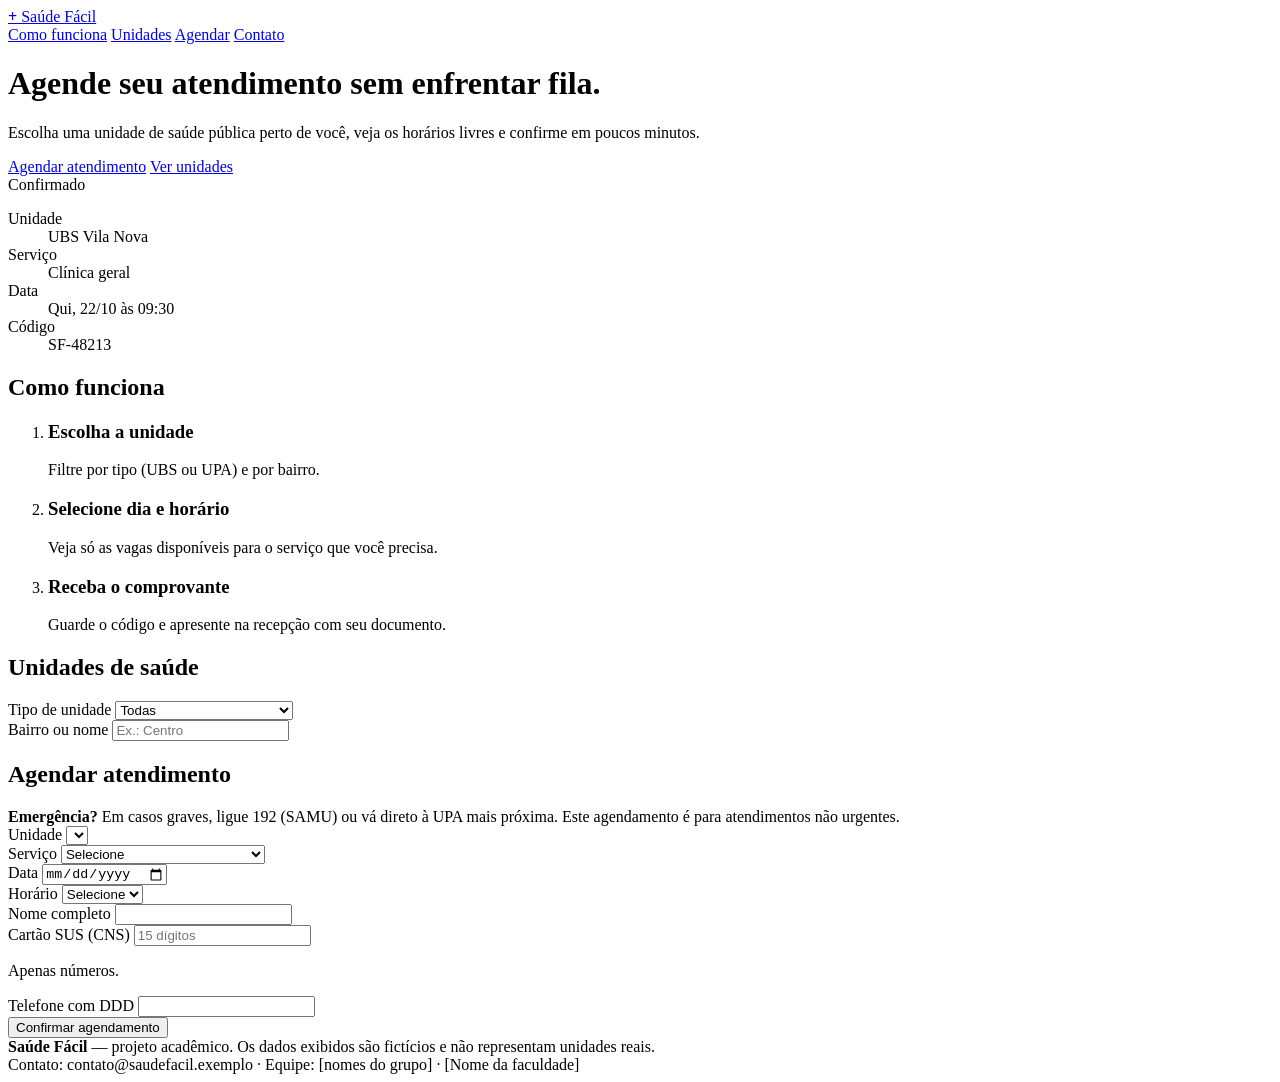
==== index.html @ 31045363 "commit index html" ====
<!DOCTYPE html>
<html lang="pt-BR">
<head>
  <meta charset="UTF-8">
  <meta name="viewport" content="width=device-width, initial-scale=1, viewport-fit=cover">
  <meta name="description" content="Saúde Fácil: agende atendimento em UPAs e postos de saúde pública sem enfrentar fila.">
  <title>Saúde Fácil — Agendamento em UPAs e postos de saúde</title>

  <!-- Fontes -->
  <link rel="preconnect" href="https://fonts.googleapis.com">
  <link rel="preconnect" href="https://fonts.gstatic.com" crossorigin>
  <link href="https://fonts.googleapis.com/css2?family=Atkinson+Hyperlegible:wght@400;700&family=Fraunces:opsz,wght@9..144,600;9..144,700&display=swap" rel="stylesheet">

  <!-- Estilos (próxima etapa) -->
  <link rel="stylesheet" href="css/style.css">
</head>
<body>

  <!-- ================= CABEÇALHO ================= -->
  <header>
    <div class="wrap bar">
      <a class="logo" href="#inicio"><b>+</b> Saúde Fácil</a>
      <nav aria-label="Principal">
        <a href="#como-funciona">Como funciona</a>
        <a href="#unidades">Unidades</a>
        <a href="#agendar">Agendar</a>
        <a href="#contato">Contato</a>
      </nav>
    </div>
  </header>

  <main id="inicio">

    <!-- ================= HERO ================= -->
    <div class="wrap hero">
      <div>
        <h1>Agende seu atendimento sem enfrentar fila.</h1>
        <p>Escolha uma unidade de saúde pública perto de você, veja os horários livres e confirme em poucos minutos.</p>
        <div class="cta">
          <a class="btn" href="#agendar">Agendar atendimento</a>
          <a class="btn alt" href="#unidades">Ver unidades</a>
        </div>
      </div>

      <div class="ticket" aria-label="Exemplo de comprovante">
        <span class="tag">Confirmado</span>
        <dl>
          <dt>Unidade</dt><dd>UBS Vila Nova</dd>
          <dt>Serviço</dt><dd>Clínica geral</dd>
          <dt>Data</dt><dd>Qui, 22/10 às 09:30</dd>
          <dt>Código</dt><dd>SF-48213</dd>
        </dl>
      </div>
    </div>

    <!-- ================= COMO FUNCIONA ================= -->
    <section id="como-funciona" class="wrap">
      <h2>Como funciona</h2>
      <ol class="steps">
        <li><h3>Escolha a unidade</h3><p>Filtre por tipo (UBS ou UPA) e por bairro.</p></li>
        <li><h3>Selecione dia e horário</h3><p>Veja só as vagas disponíveis para o serviço que você precisa.</p></li>
        <li><h3>Receba o comprovante</h3><p>Guarde o código e apresente na recepção com seu documento.</p></li>
      </ol>
    </section>

    <!-- ================= UNIDADES ================= -->
    <section id="unidades" class="wrap">
      <h2>Unidades de saúde</h2>

      <div class="filters">
        <div>
          <label for="f-tipo">Tipo de unidade</label>
          <select id="f-tipo">
            <option value="">Todas</option>
            <option value="UBS">Posto de saúde (UBS)</option>
            <option value="UPA">Pronto atendimento (UPA)</option>
          </select>
        </div>
        <div>
          <label for="f-busca">Bairro ou nome</label>
          <input id="f-busca" type="search" placeholder="Ex.: Centro">
        </div>
      </div>

      <!-- Cards preenchidos pelo JavaScript -->
      <div id="lista" class="units" aria-live="polite"></div>
    </section>

    <!-- ================= AGENDAMENTO ================= -->
    <section id="agendar" class="wrap">
      <h2>Agendar atendimento</h2>

      <div class="aviso">
        <strong>Emergência?</strong> Em casos graves, ligue 192 (SAMU) ou vá direto à UPA mais próxima. Este agendamento é para atendimentos não urgentes.
      </div>

      <form id="form" class="form" novalidate>
        <div class="full">
          <label for="unidade">Unidade</label>
          <select id="unidade" required></select>
        </div>

        <div>
          <label for="servico">Serviço</label>
          <select id="servico" required>
            <option value="">Selecione</option>
            <option>Clínica geral</option>
            <option>Pediatria</option>
            <option>Enfermagem (curativo, vacina)</option>
            <option>Odontologia</option>
            <option>Ginecologia</option>
          </select>
        </div>

        <div>
          <label for="data">Data</label>
          <input id="data" type="date" required>
        </div>

        <div>
          <label for="hora">Horário</label>
          <select id="hora" required>
            <option value="">Selecione</option>
            <option>08:00</option>
            <option>08:30</option>
            <option>09:00</option>
            <option>09:30</option>
            <option>10:00</option>
            <option>14:00</option>
            <option>14:30</option>
            <option>15:00</option>
          </select>
        </div>

        <div>
          <label for="nome">Nome completo</label>
          <input id="nome" required autocomplete="name">
        </div>

        <div>
          <label for="cartao">Cartão SUS (CNS)</label>
          <input id="cartao" inputmode="numeric" maxlength="15" placeholder="15 dígitos" required>
          <p class="hint">Apenas números.</p>
        </div>

        <div>
          <label for="tel">Telefone com DDD</label>
          <input id="tel" type="tel" autocomplete="tel" required>
        </div>

        <div class="full">
          <button class="btn" type="submit">Confirmar agendamento</button>
        </div>
      </form>

      <!-- Mensagem de confirmação/erro (preenchida pelo JavaScript) -->
      <div id="resultado" class="msg" hidden role="status"></div>
    </section>

  </main>

  <!-- ================= RODAPÉ ================= -->
  <footer id="contato">
    <div class="wrap">
      <strong>Saúde Fácil</strong> — projeto acadêmico. Os dados exibidos são fictícios e não representam unidades reais.<br>
      Contato: contato@saudefacil.exemplo · Equipe: [nomes do grupo] · [Nome da faculdade]
    </div>
  </footer>

  <!-- Script (etapa final) -->
  <script src="js/script.js"></script>
</body>
</html>
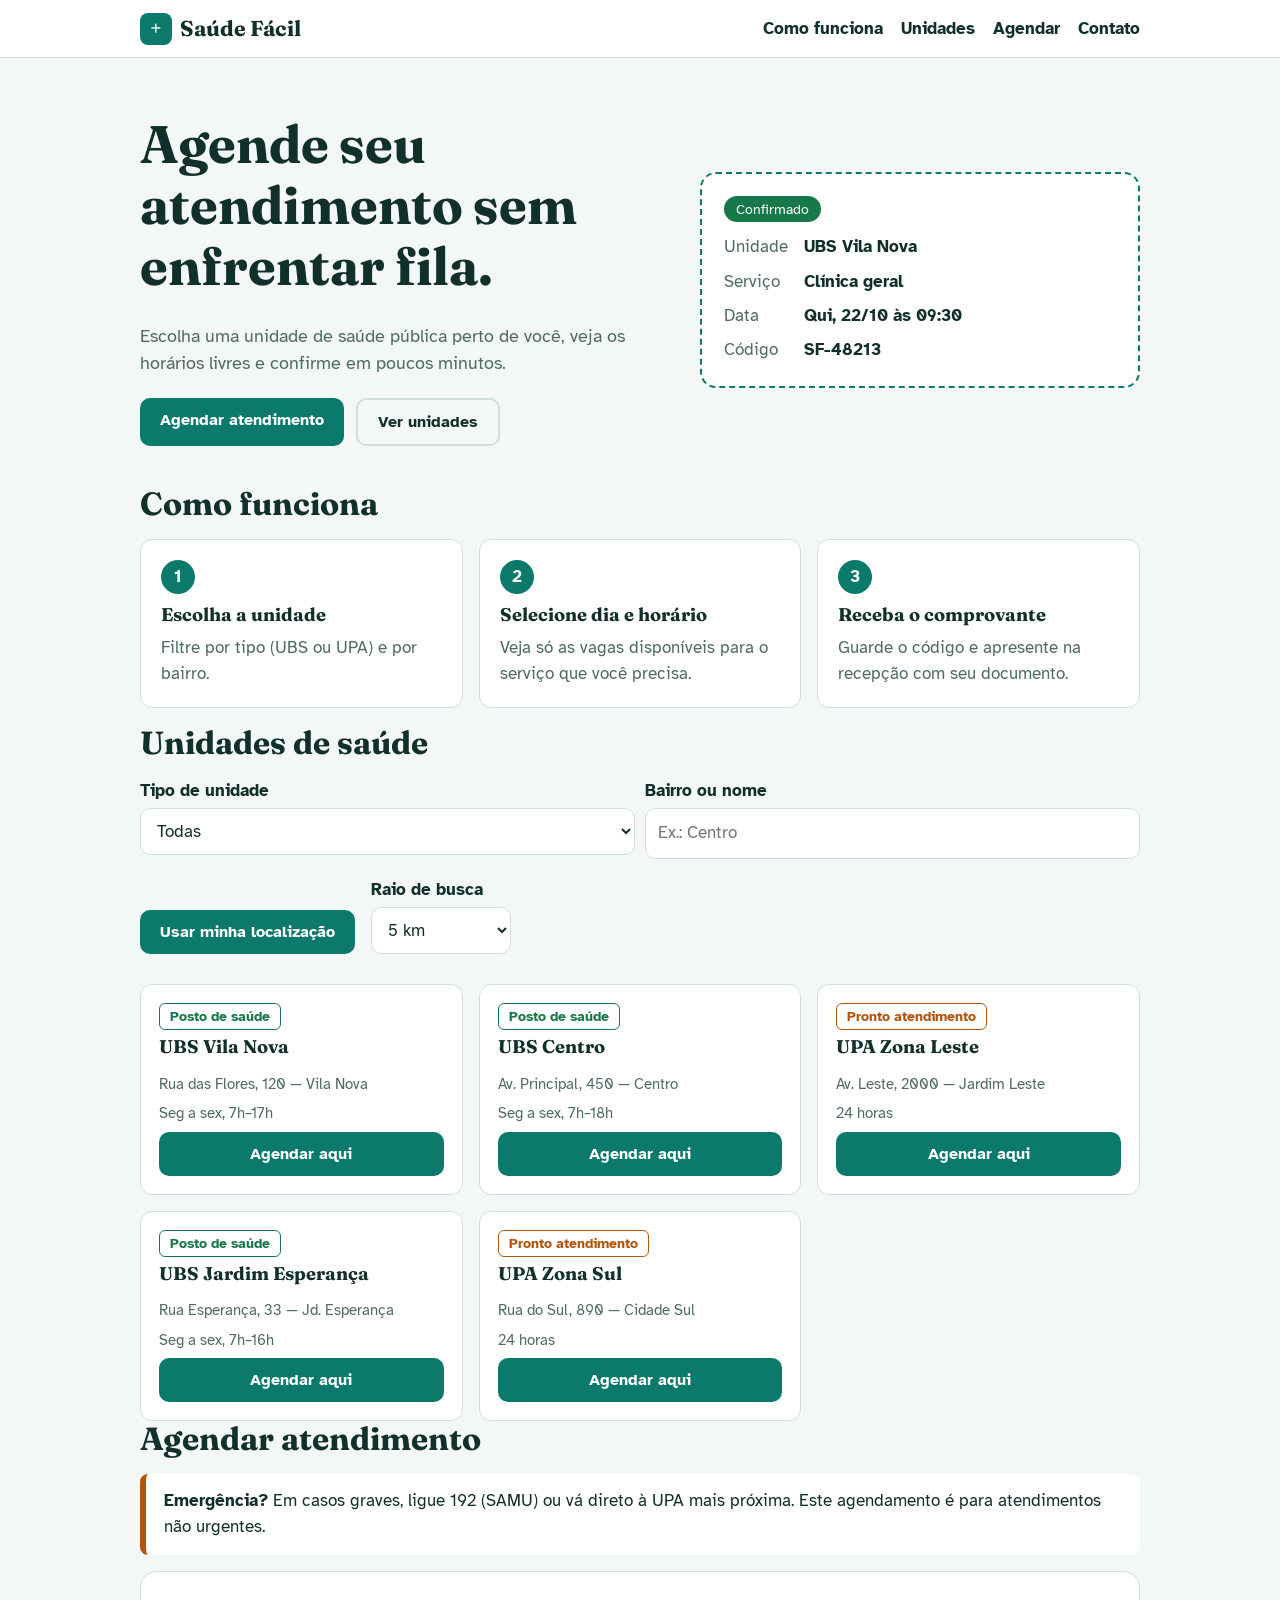
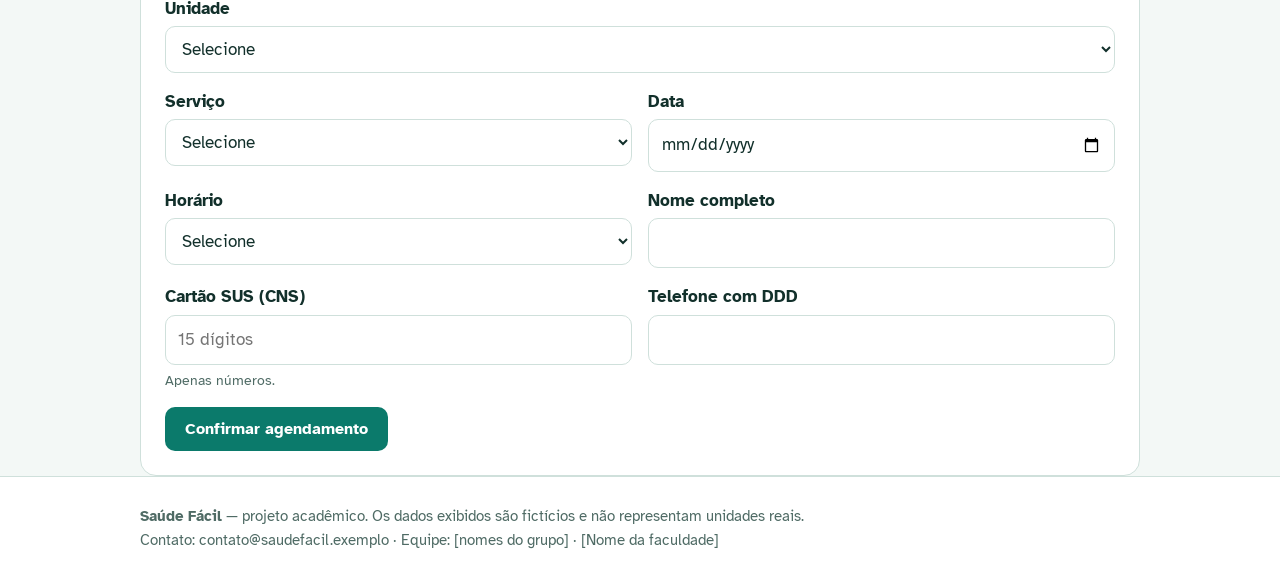
==== commit 391889eb: "config js e api com o google" ====
--- a/index.html
+++ b/index.html
@@ -80,6 +80,21 @@
           <label for="f-busca">Bairro ou nome</label>
           <input id="f-busca" type="search" placeholder="Ex.: Centro">
         </div>
+      </div>
+
+      <!-- Busca por localização (Google) -->
+      <div class="geo">
+        <button id="btn-geo" class="btn" type="button">Usar minha localização</button>
+        <div>
+          <label for="f-raio">Raio de busca</label>
+          <select id="f-raio">
+            <option value="2">2 km</option>
+            <option value="5" selected>5 km</option>
+            <option value="10">10 km</option>
+            <option value="20">20 km</option>
+          </select>
+        </div>
+        <p id="geo-status" class="geo-status" aria-live="polite"></p>
       </div>
 
       <!-- Cards preenchidos pelo JavaScript -->
@@ -167,7 +182,8 @@
     </div>
   </footer>
 
-  <!-- Script (etapa final) -->
+  <!-- Scripts: config (chave do Google) e lógica do site -->
+  <script src="js/config.js"></script>
   <script src="js/script.js"></script>
 </body>
 </html>
--- a/css/style.css
+++ b/css/style.css
@@ -0,0 +1,363 @@
+/* =========================================================
+   Saúde Fácil — style.css
+   Índice:
+   1. Variáveis (cores e tema claro/escuro)
+   2. Reset e base
+   3. Layout geral
+   4. Cabeçalho
+   5. Botões
+   6. Hero
+   7. Como funciona
+   8. Unidades e filtros
+   9. Formulário de agendamento
+   10. Rodapé
+   11. Responsivo e acessibilidade
+   ========================================================= */
+
+/* ---------- 1. Variáveis ---------- */
+:root {
+    --bg: #f3f8f6;
+    --surface: #ffffff;
+    --ink: #12302b;
+    --muted: #4f6b65;
+    --line: #cfe0db;
+    --brand: #0b7a6b;
+    --brand-ink: #ffffff;
+    --accent: #1d4e89;
+    --warn: #b4540a;
+    --ok: #17794a;
+  
+    box-sizing: border-box;
+    padding-top: env(safe-area-inset-top, 0px);
+    padding-bottom: env(safe-area-inset-bottom, 0px);
+  }
+  
+  /* Tema escuro automático (segue o sistema do usuário) */
+  @media (prefers-color-scheme: dark) {
+    :root:not([data-theme="light"]) {
+      --bg: #0e1b19;
+      --surface: #15272a;
+      --ink: #e6f2ef;
+      --muted: #9bb5ae;
+      --line: #26403d;
+      --brand: #3fc2ad;
+      --brand-ink: #08201c;
+      --accent: #7fb2ee;
+      --warn: #f0a35e;
+      --ok: #58cf93;
+      color-scheme: dark;
+    }
+  }
+  
+  /* Tema escuro forçado (útil se criarem um botão de tema depois) */
+  :root[data-theme="dark"] {
+    --bg: #0e1b19;
+    --surface: #15272a;
+    --ink: #e6f2ef;
+    --muted: #9bb5ae;
+    --line: #26403d;
+    --brand: #3fc2ad;
+    --brand-ink: #08201c;
+    --accent: #7fb2ee;
+    --warn: #f0a35e;
+    --ok: #58cf93;
+    color-scheme: dark;
+  }
+  
+  /* ---------- 2. Reset e base ---------- */
+  html {
+    scroll-padding-top: calc(env(safe-area-inset-top, 0px) + 70px);
+    scroll-behavior: smooth;
+  }
+  
+  *, *::before, *::after { box-sizing: border-box; }
+  
+  body {
+    margin: 0;
+    background: var(--bg);
+    color: var(--ink);
+    font: 400 17px/1.55 "Atkinson Hyperlegible", system-ui, sans-serif;
+  }
+  
+  h1, h2, h3 {
+    font-family: Fraunces, Georgia, serif;
+    line-height: 1.15;
+    margin: 0 0 .5em;
+  }
+  h1 { font-size: clamp(2rem, 5vw, 3.3rem); }
+  h2 { font-size: clamp(1.5rem, 3vw, 2rem); }
+  h3 { font-size: 1.15rem; }
+  
+  a { color: var(--accent); }
+  
+  :focus-visible {
+    outline: 3px solid var(--accent);
+    outline-offset: 2px;
+  }
+  
+  [hidden] { display: none !important; }
+  
+  /* ---------- 3. Layout geral ---------- */
+  .wrap {
+    max-width: 1040px;
+    margin: 0 auto;
+    padding: 0 20px;
+  }
+  
+  section { padding: 40px 0; }
+  
+  /* ---------- 4. Cabeçalho ---------- */
+  header {
+    background: var(--surface);
+    border-bottom: 1px solid var(--line);
+    position: sticky;
+    top: env(safe-area-inset-top, 0px);
+    z-index: 5;
+  }
+  
+  .bar {
+    display: flex;
+    align-items: center;
+    justify-content: space-between;
+    gap: 12px;
+    padding: 12px 20px;
+    flex-wrap: wrap;
+  }
+  
+  .logo {
+    display: flex;
+    align-items: center;
+    gap: 8px;
+    font-family: Fraunces, serif;
+    font-weight: 700;
+    font-size: 1.35rem;
+    color: var(--ink);
+    text-decoration: none;
+  }
+  
+  .logo b {
+    display: grid;
+    place-items: center;
+    width: 32px;
+    height: 32px;
+    border-radius: 8px;
+    background: var(--brand);
+    color: var(--brand-ink);
+    font-size: 1.3rem;
+    line-height: 1;
+  }
+  
+  nav { display: flex; gap: 18px; flex-wrap: wrap; }
+  nav a { color: var(--ink); font-weight: 700; text-decoration: none; }
+  nav a:hover { text-decoration: underline; }
+  
+  /* ---------- 5. Botões ---------- */
+  .btn {
+    display: inline-block;
+    border: 0;
+    border-radius: 10px;
+    padding: 12px 20px;
+    font: 700 1rem "Atkinson Hyperlegible", sans-serif;
+    background: var(--brand);
+    color: var(--brand-ink);
+    cursor: pointer;
+    text-decoration: none;
+  }
+  .btn:hover { filter: brightness(1.08); }
+  
+  .btn.alt {
+    background: transparent;
+    color: var(--ink);
+    border: 2px solid var(--line);
+  }
+  
+  /* ---------- 6. Hero ---------- */
+  .hero {
+    display: grid;
+    grid-template-columns: 1.2fr 1fr;
+    gap: 32px;
+    align-items: center;
+    padding-top: 56px;
+    padding-bottom: 40px;
+  }
+  
+  .hero p {
+    max-width: 52ch;
+    color: var(--muted);
+    font-size: 1.1rem;
+  }
+  
+  .cta { display: flex; gap: 12px; flex-wrap: wrap; margin-top: 20px; }
+  
+  /* Comprovante de exemplo */
+  .ticket {
+    background: var(--surface);
+    border: 2px dashed var(--brand);
+    border-radius: 16px;
+    padding: 22px;
+  }
+  .ticket dl {
+    display: grid;
+    grid-template-columns: auto 1fr;
+    gap: 8px 16px;
+    margin: 0;
+  }
+  .ticket dt { color: var(--muted); }
+  .ticket dd { margin: 0; font-weight: 700; }
+  
+  .ticket .tag {
+    display: inline-block;
+    margin-bottom: 12px;
+    padding: 2px 12px;
+    border-radius: 99px;
+    background: var(--ok);
+    color: #fff;
+    font-size: .9rem;
+  }
+  
+  /* ---------- 7. Como funciona ---------- */
+  .steps {
+    display: grid;
+    grid-template-columns: repeat(3, 1fr);
+    gap: 16px;
+    padding: 0;
+    list-style: none;
+    counter-reset: passo;
+  }
+  
+  .steps li {
+    counter-increment: passo;
+    background: var(--surface);
+    border: 1px solid var(--line);
+    border-radius: 12px;
+    padding: 20px;
+  }
+  
+  .steps li::before {
+    content: counter(passo);
+    display: grid;
+    place-items: center;
+    width: 34px;
+    height: 34px;
+    margin-bottom: 10px;
+    border-radius: 50%;
+    background: var(--brand);
+    color: var(--brand-ink);
+    font-weight: 700;
+  }
+  
+  .steps p { margin: 0; color: var(--muted); }
+  
+  /* ---------- 8. Unidades e filtros ---------- */
+  label { display: block; margin-bottom: 4px; font-weight: 700; }
+  
+  input, select {
+    width: 100%;
+    padding: 11px 12px;
+    border-radius: 10px;
+    border: 1.5px solid var(--line);
+    background: var(--surface);
+    color: var(--ink);
+    font: inherit;
+  }
+  
+  .filters { display: flex; flex-wrap: wrap; gap: 10px; margin-bottom: 18px; }
+  .filters > div { flex: 1 1 200px; }
+  
+  .units {
+    display: grid;
+    grid-template-columns: repeat(auto-fill, minmax(290px, 1fr));
+    gap: 16px;
+  }
+  
+  .unit {
+    display: flex;
+    flex-direction: column;
+    gap: 6px;
+    background: var(--surface);
+    border: 1px solid var(--line);
+    border-radius: 12px;
+    padding: 18px;
+  }
+  .unit p { margin: 0; color: var(--muted); font-size: .95rem; }
+  .unit .btn { margin-top: auto; text-align: center; }
+  
+  .badge {
+    align-self: flex-start;
+    padding: 2px 10px;
+    border: 1.5px solid currentColor;
+    border-radius: 6px;
+    font-size: .85rem;
+    font-weight: 700;
+  }
+  .badge.upa { color: var(--warn); }
+  .badge.ubs { color: var(--ok); }
+  
+  .empty {
+    padding: 20px;
+    border: 1px dashed var(--line);
+    border-radius: 12px;
+    color: var(--muted);
+  }
+  
+  /* Busca por localização */
+  .geo {
+    display: flex;
+    flex-wrap: wrap;
+    align-items: flex-end;
+    gap: 12px 16px;
+    margin-bottom: 18px;
+  }
+  .geo > div { min-width: 140px; }
+  .geo-status { flex: 1 1 100%; margin: 0; color: var(--muted); }
+  .geo-status.erro { color: var(--warn); font-weight: 700; }
+  .btn:disabled { opacity: .6; cursor: wait; }
+  
+  /* ---------- 9. Formulário de agendamento ---------- */
+  .aviso {
+    margin-bottom: 16px;
+    padding: 14px 18px;
+    background: var(--surface);
+    border-left: 6px solid var(--warn);
+    border-radius: 8px;
+  }
+  
+  .form {
+    display: grid;
+    grid-template-columns: 1fr 1fr;
+    gap: 16px;
+    background: var(--surface);
+    border: 1px solid var(--line);
+    border-radius: 16px;
+    padding: 24px;
+  }
+  .form .full { grid-column: 1 / -1; }
+  
+  .hint { margin: 4px 0 0; color: var(--muted); font-size: .9rem; }
+  
+  .msg {
+    margin-top: 16px;
+    padding: 16px;
+    background: var(--surface);
+    border: 2px solid var(--ok);
+    border-radius: 12px;
+  }
+  
+  /* ---------- 10. Rodapé ---------- */
+  footer {
+    padding: 28px 0;
+    background: var(--surface);
+    border-top: 1px solid var(--line);
+    color: var(--muted);
+    font-size: .95rem;
+  }
+  
+  /* ---------- 11. Responsivo e acessibilidade ---------- */
+  @media (max-width: 760px) {
+    .hero, .steps, .form { grid-template-columns: 1fr; }
+    .hero { padding-top: 32px; }
+  }
+  
+  @media (prefers-reduced-motion: reduce) {
+    html { scroll-behavior: auto; }
+  }
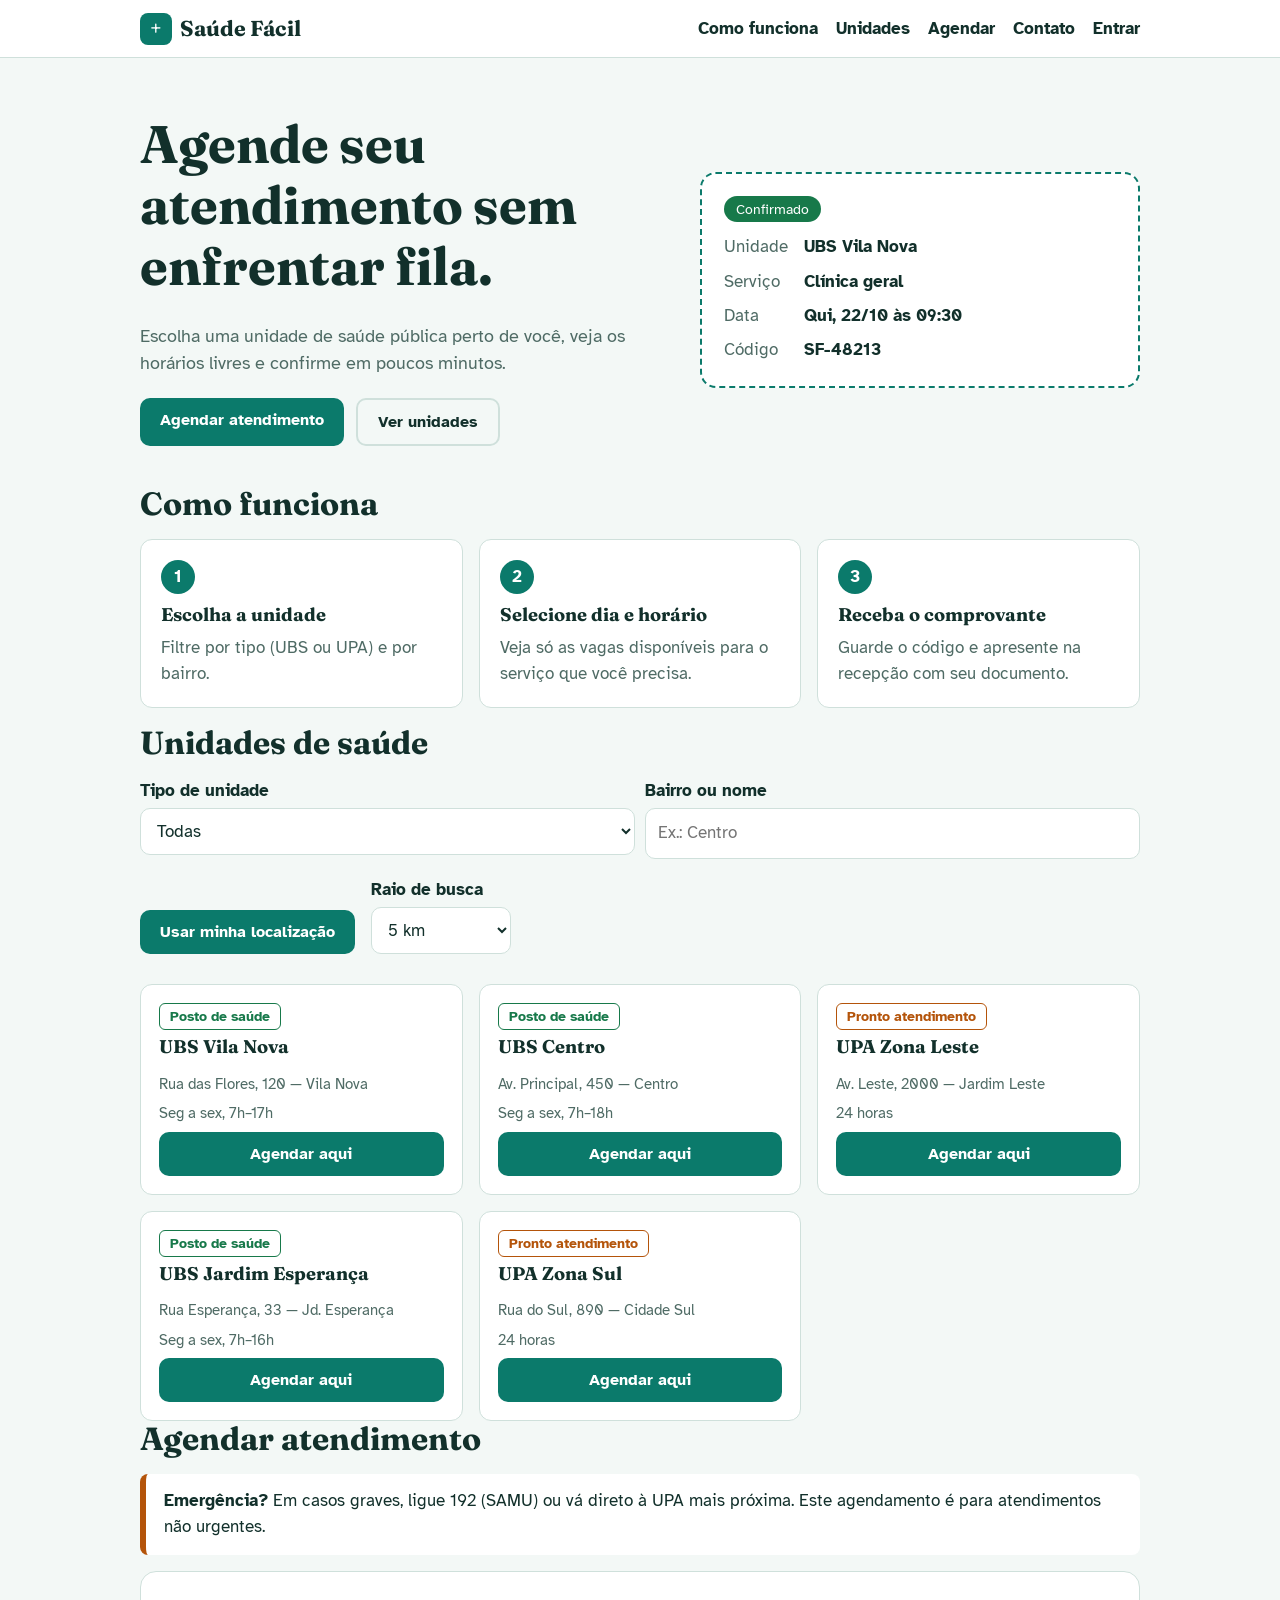
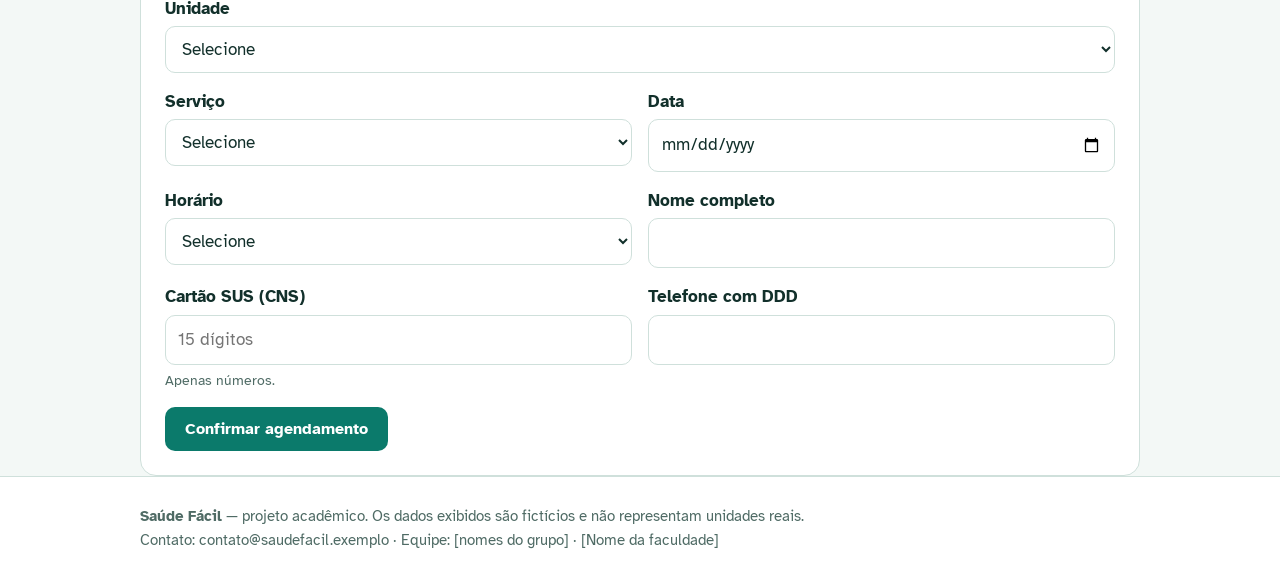
==== commit 23fd5ec8: "area cliente" ====
--- a/index.html
+++ b/index.html
@@ -25,6 +25,8 @@
         <a href="#unidades">Unidades</a>
         <a href="#agendar">Agendar</a>
         <a href="#contato">Contato</a>
+        <a href="login.html" id="nav-conta">Entrar</a>
+        <a href="#" id="nav-sair" hidden>Sair</a>
       </nav>
     </div>
   </header>
@@ -183,6 +185,7 @@
   </footer>
 
   <!-- Scripts: config (chave do Google) e lógica do site -->
+  <script src="js/auth.js"></script>
   <script src="js/config.js"></script>
   <script src="js/script.js"></script>
 </body>
--- a/css/style.css
+++ b/css/style.css
@@ -360,4 +360,60 @@
   
   @media (prefers-reduced-motion: reduce) {
     html { scroll-behavior: auto; }
-  }+  }
+  
+  /* ---------- 12. Login e área do cliente ---------- */
+  .auth { padding-top: 40px; padding-bottom: 40px; }
+  .auth-card {
+    max-width: 460px;
+    margin: 0 auto;
+    padding: 28px;
+    background: var(--surface);
+    border: 1px solid var(--line);
+    border-radius: 16px;
+  }
+  .auth-card h1 { font-size: 1.8rem; }
+  .auth-card form { display: grid; gap: 14px; }
+  
+  .abas { display: flex; gap: 6px; margin-bottom: 18px; border-bottom: 2px solid var(--line); }
+  .abas button {
+    flex: 1;
+    padding: 10px;
+    border: 0;
+    border-bottom: 4px solid transparent;
+    margin-bottom: -2px;
+    background: none;
+    color: var(--muted);
+    font: 700 1rem "Atkinson Hyperlegible", sans-serif;
+    cursor: pointer;
+  }
+  .abas button[aria-selected="true"] { color: var(--ink); border-bottom-color: var(--brand); }
+  
+  .auth-msg { margin: 14px 0 0; padding: 12px; border-left: 6px solid var(--warn); border-radius: 8px; background: var(--bg); }
+  
+  .conta { padding-top: 40px; padding-bottom: 20px; }
+  .perfil { margin: 0 0 16px; color: var(--muted); }
+  
+  .agenda { display: grid; gap: 12px; }
+  .ag {
+    display: flex;
+    justify-content: space-between;
+    align-items: flex-start;
+    gap: 16px;
+    flex-wrap: wrap;
+    padding: 18px;
+    background: var(--surface);
+    border: 1px solid var(--line);
+    border-left-width: 6px;
+    border-radius: 12px;
+  }
+  .ag.proximo { border-left-color: var(--ok); }
+  .ag.realizado { border-left-color: var(--accent); }
+  .ag.cancelado { border-left-color: var(--warn); }
+  .ag p { margin: 0; color: var(--muted); }
+  .ag h3 { margin: 6px 0; }
+  
+  .status { font-size: .85rem; font-weight: 700; }
+  .status.proximo { color: var(--ok); }
+  .status.realizado { color: var(--accent); }
+  .status.cancelado { color: var(--warn); }
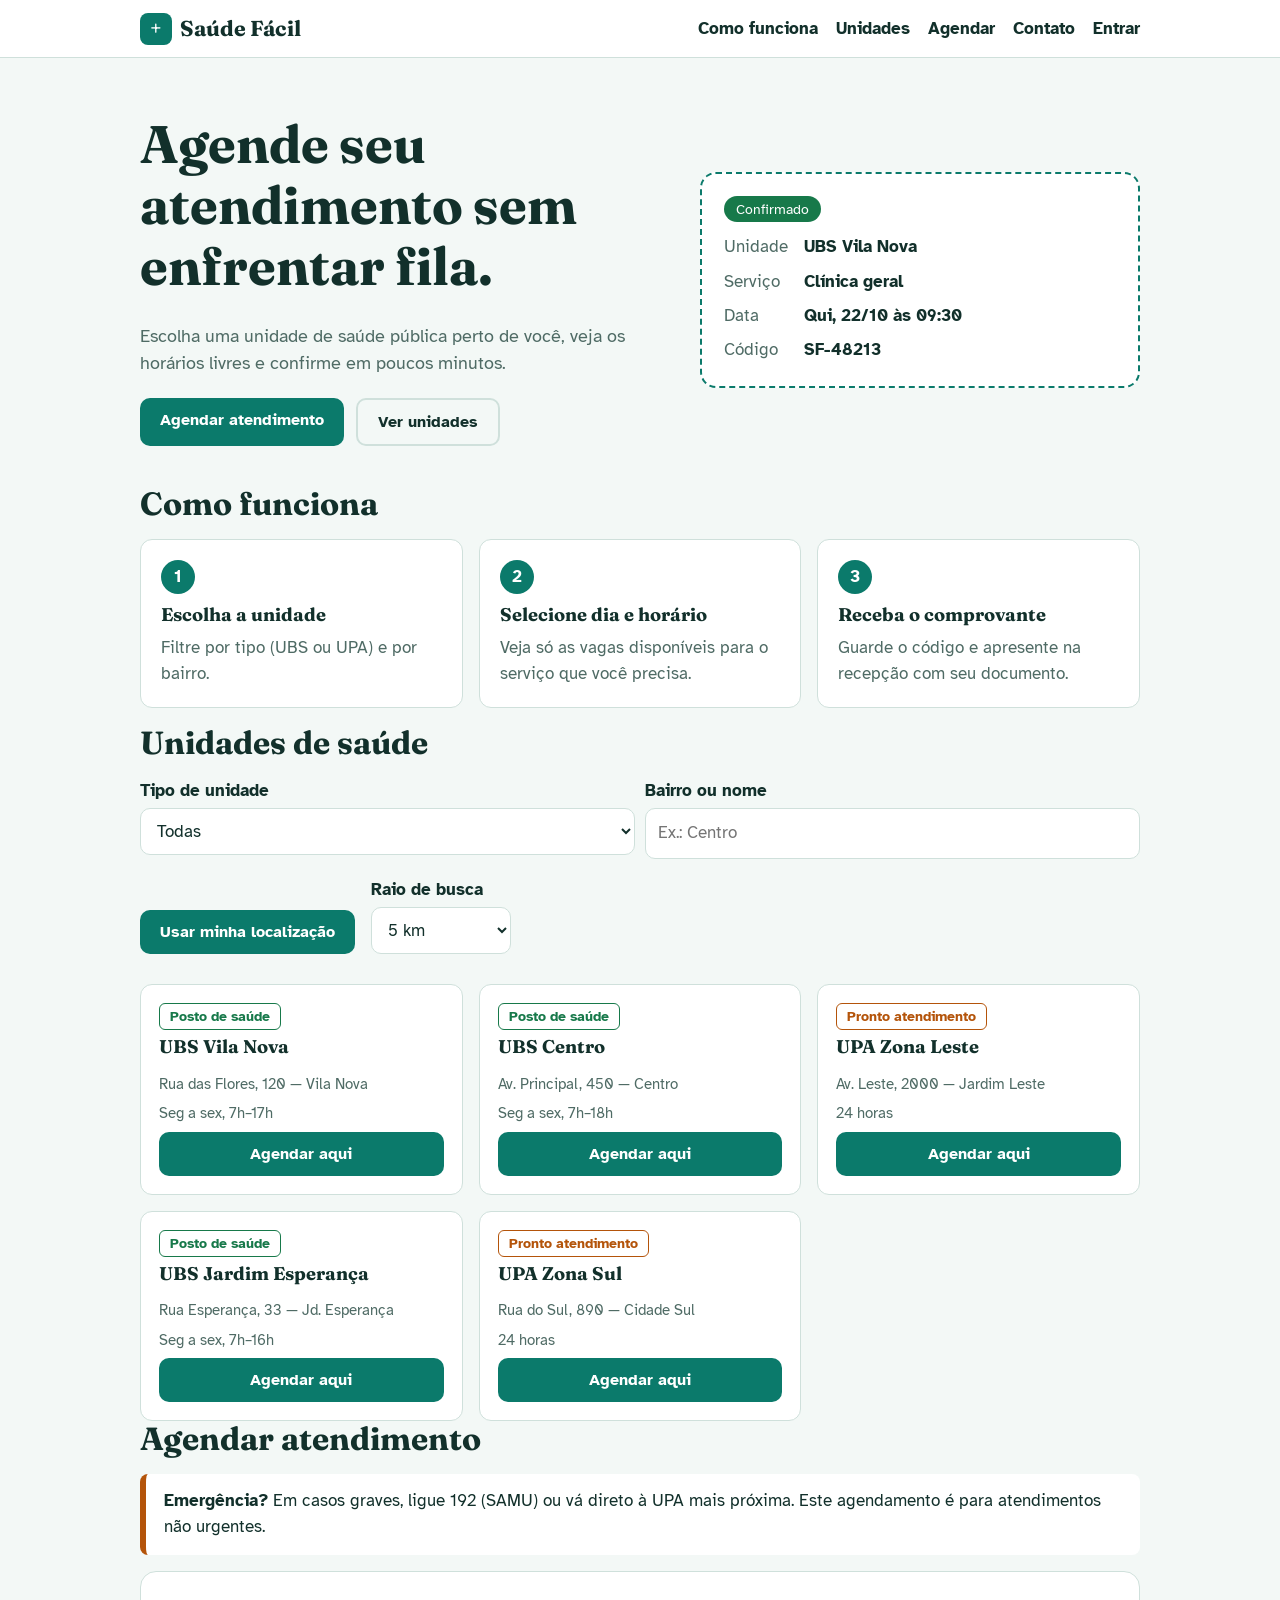
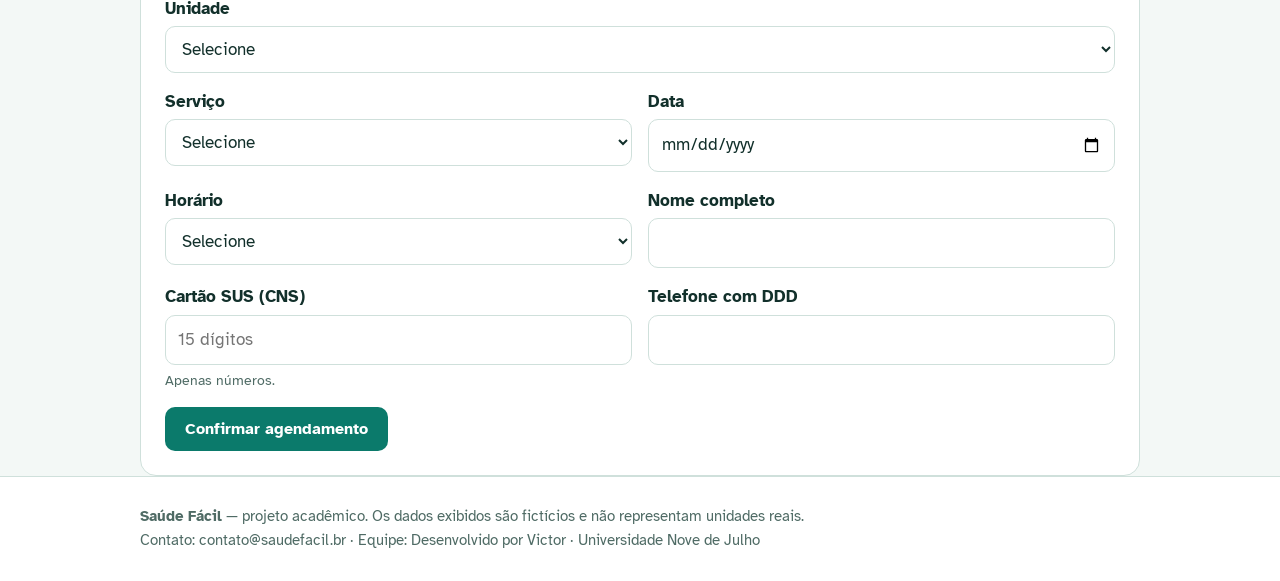
==== commit fb9c4387: "update index" ====
--- a/index.html
+++ b/index.html
@@ -126,6 +126,7 @@
             <option>Enfermagem (curativo, vacina)</option>
             <option>Odontologia</option>
             <option>Ginecologia</option>
+            <option>Exames de Imagem</option>
           </select>
         </div>
 
@@ -180,7 +181,7 @@
   <footer id="contato">
     <div class="wrap">
       <strong>Saúde Fácil</strong> — projeto acadêmico. Os dados exibidos são fictícios e não representam unidades reais.<br>
-      Contato: contato@saudefacil.exemplo · Equipe: [nomes do grupo] · [Nome da faculdade]
+      Contato: contato@saudefacil.br · Equipe: Desenvolvido por Victor · Universidade Nove de Julho
     </div>
   </footer>
 
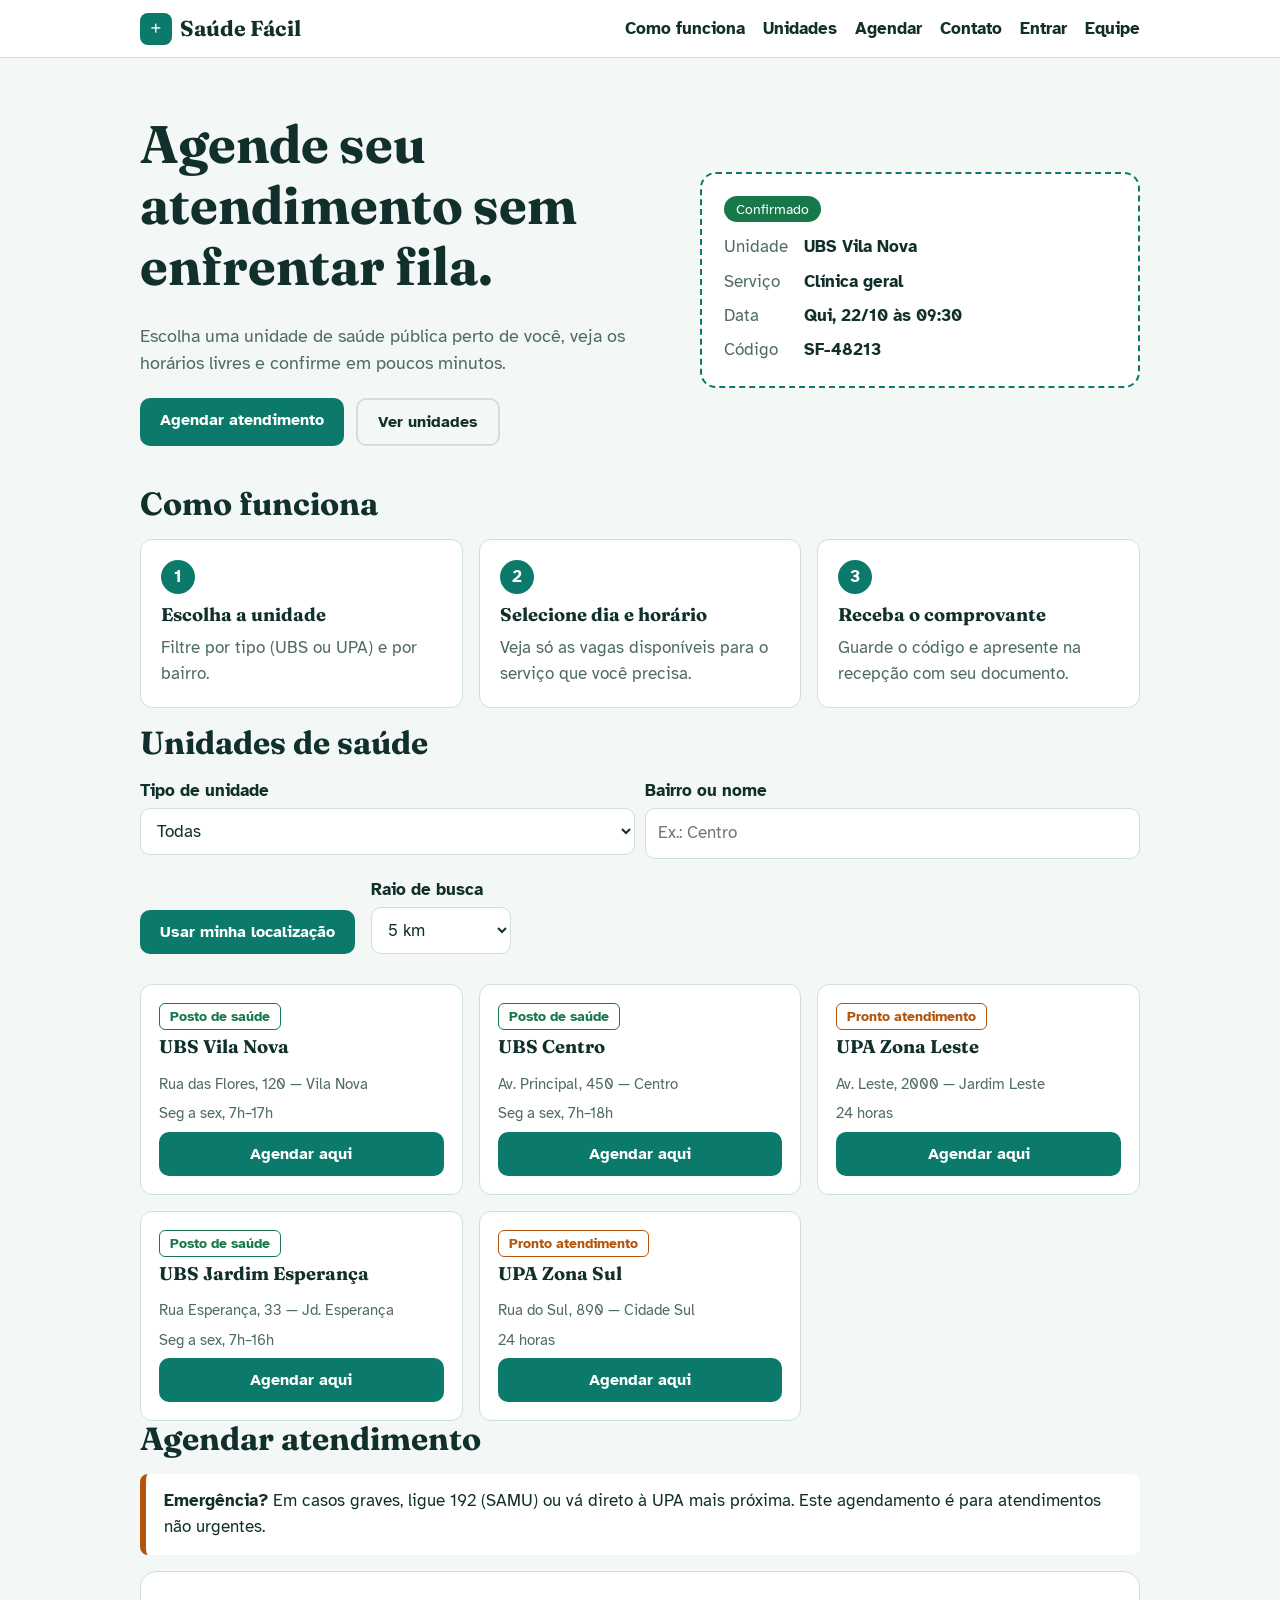
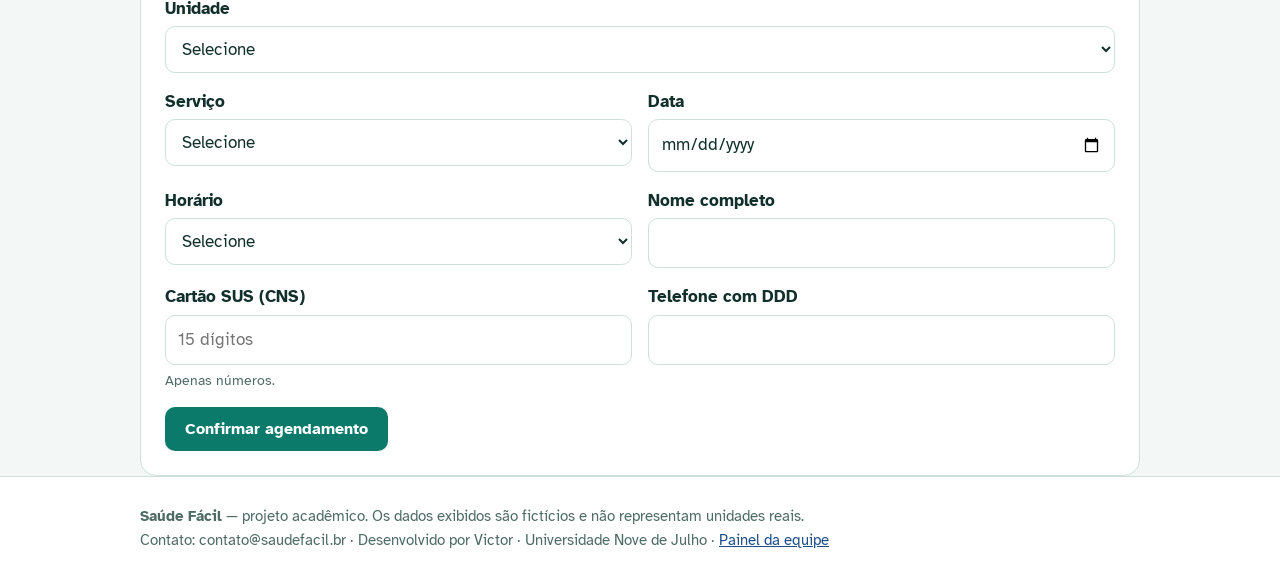
==== commit aeb4fb95: "update + CRM" ====
--- a/index.html
+++ b/index.html
@@ -26,6 +26,7 @@
         <a href="#agendar">Agendar</a>
         <a href="#contato">Contato</a>
         <a href="login.html" id="nav-conta">Entrar</a>
+        <a href="painel.html">Equipe</a>
         <a href="#" id="nav-sair" hidden>Sair</a>
       </nav>
     </div>
@@ -181,7 +182,7 @@
   <footer id="contato">
     <div class="wrap">
       <strong>Saúde Fácil</strong> — projeto acadêmico. Os dados exibidos são fictícios e não representam unidades reais.<br>
-      Contato: contato@saudefacil.br · Equipe: Desenvolvido por Victor · Universidade Nove de Julho
+      Contato: contato@saudefacil.br · Desenvolvido por Victor · Universidade Nove de Julho · <a href="painel.html">Painel da equipe</a>
     </div>
   </footer>
 
--- a/css/style.css
+++ b/css/style.css
@@ -416,4 +416,11 @@
   .status { font-size: .85rem; font-weight: 700; }
   .status.proximo { color: var(--ok); }
   .status.realizado { color: var(--accent); }
-  .status.cancelado { color: var(--warn); }+  .status.cancelado { color: var(--warn); }
+/* Edição de perfil do paciente */
+.perfil-acoes { display: flex; gap: 10px; flex-wrap: wrap; margin: 12px 0 20px; }
+.perfil-edit { margin: 16px 0 24px; padding: 20px; border: 1px solid var(--line); border-radius: 14px; background: var(--surface); }
+.perfil-edit h2 { margin-bottom: 12px; }
+.perfil-edit-grid { display: grid; grid-template-columns: 1fr 1fr; gap: 12px; }
+.perfil-edit-grid input { margin-top: 4px; }
+@media (max-width: 640px) { .perfil-edit-grid { grid-template-columns: 1fr; } }
